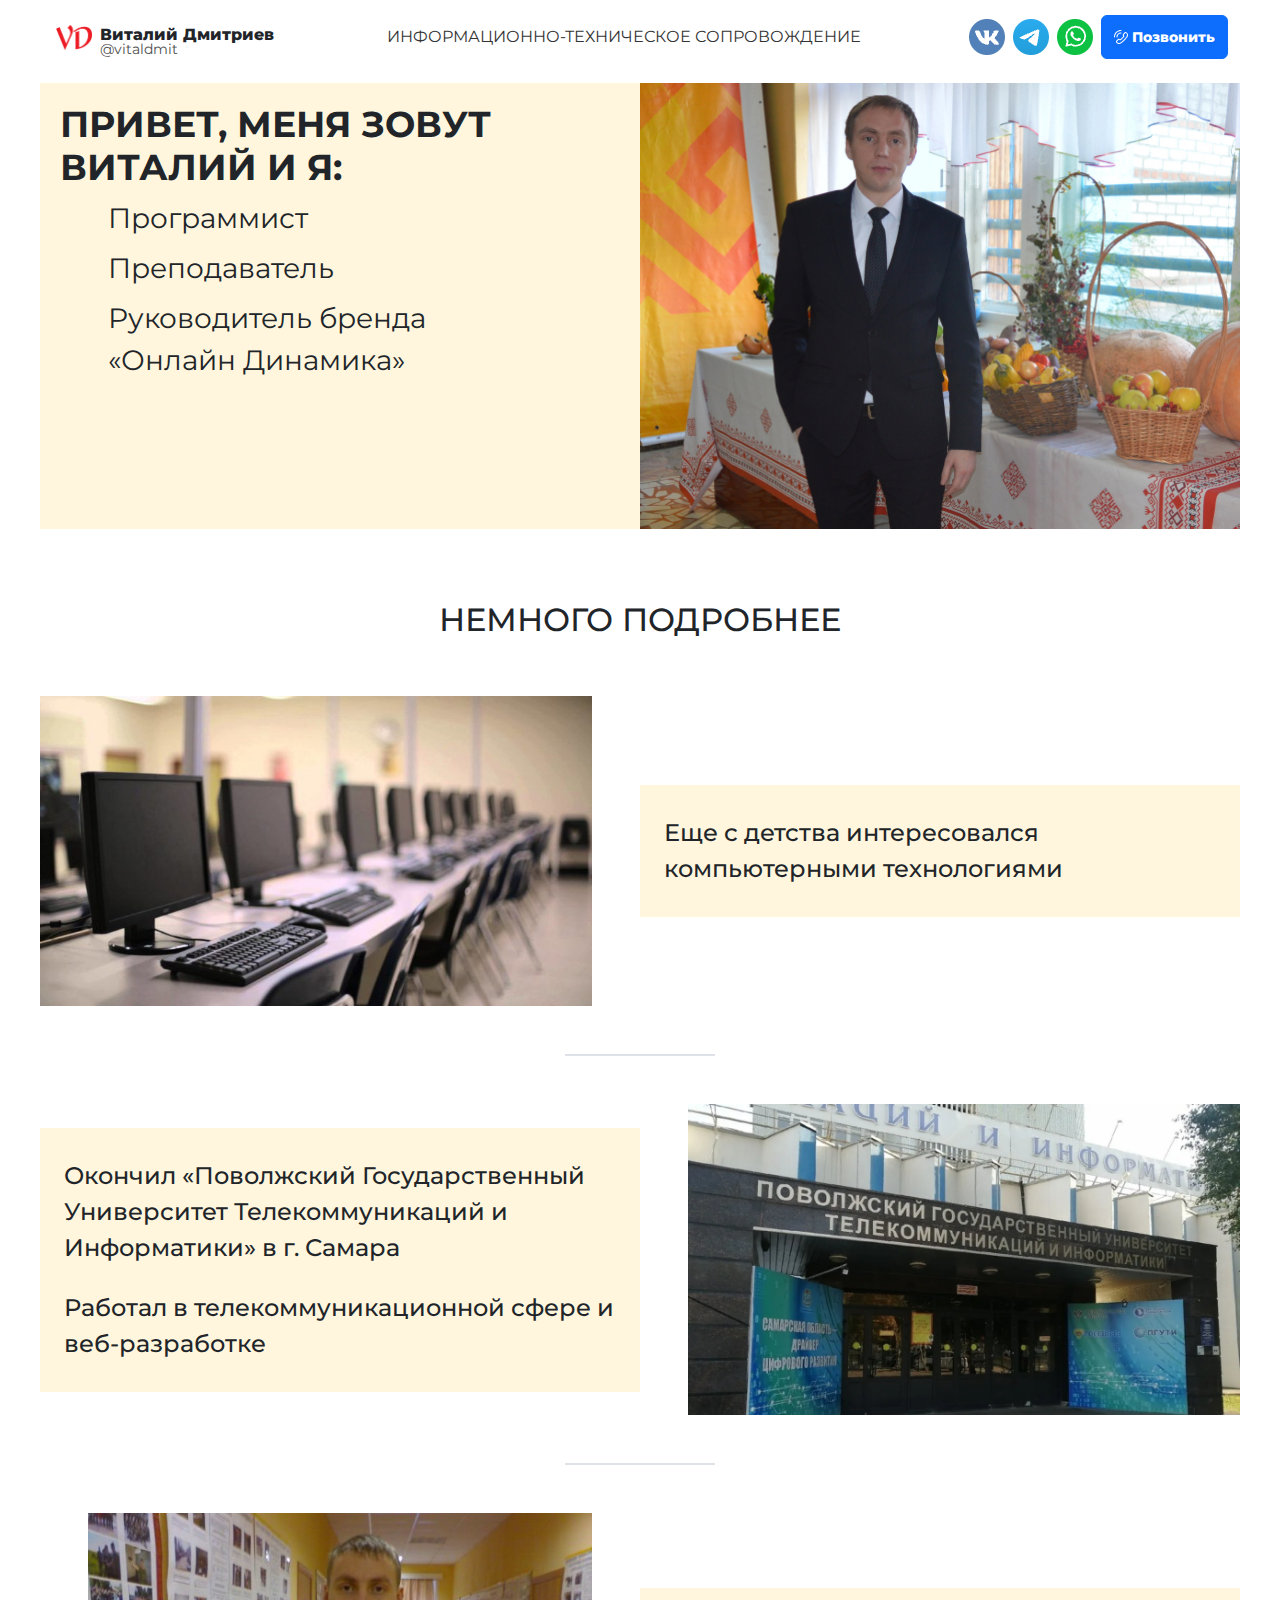
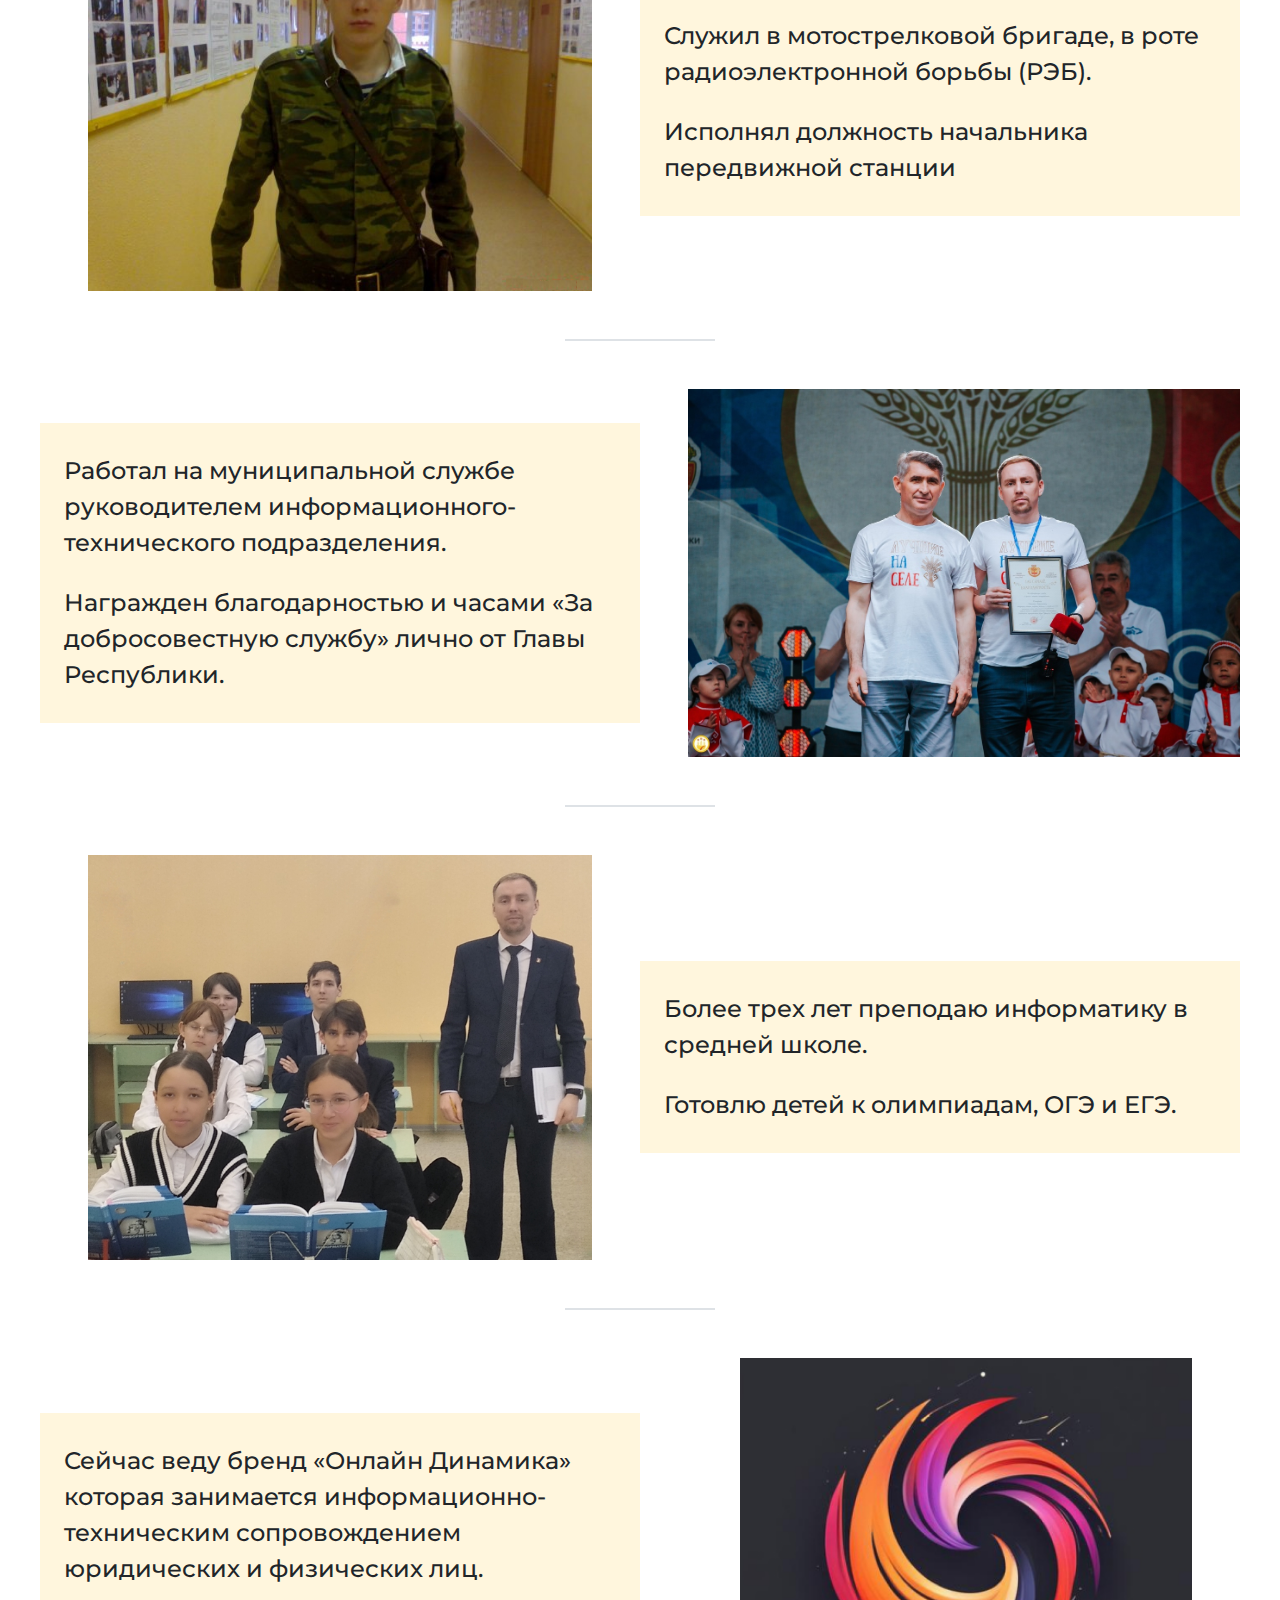
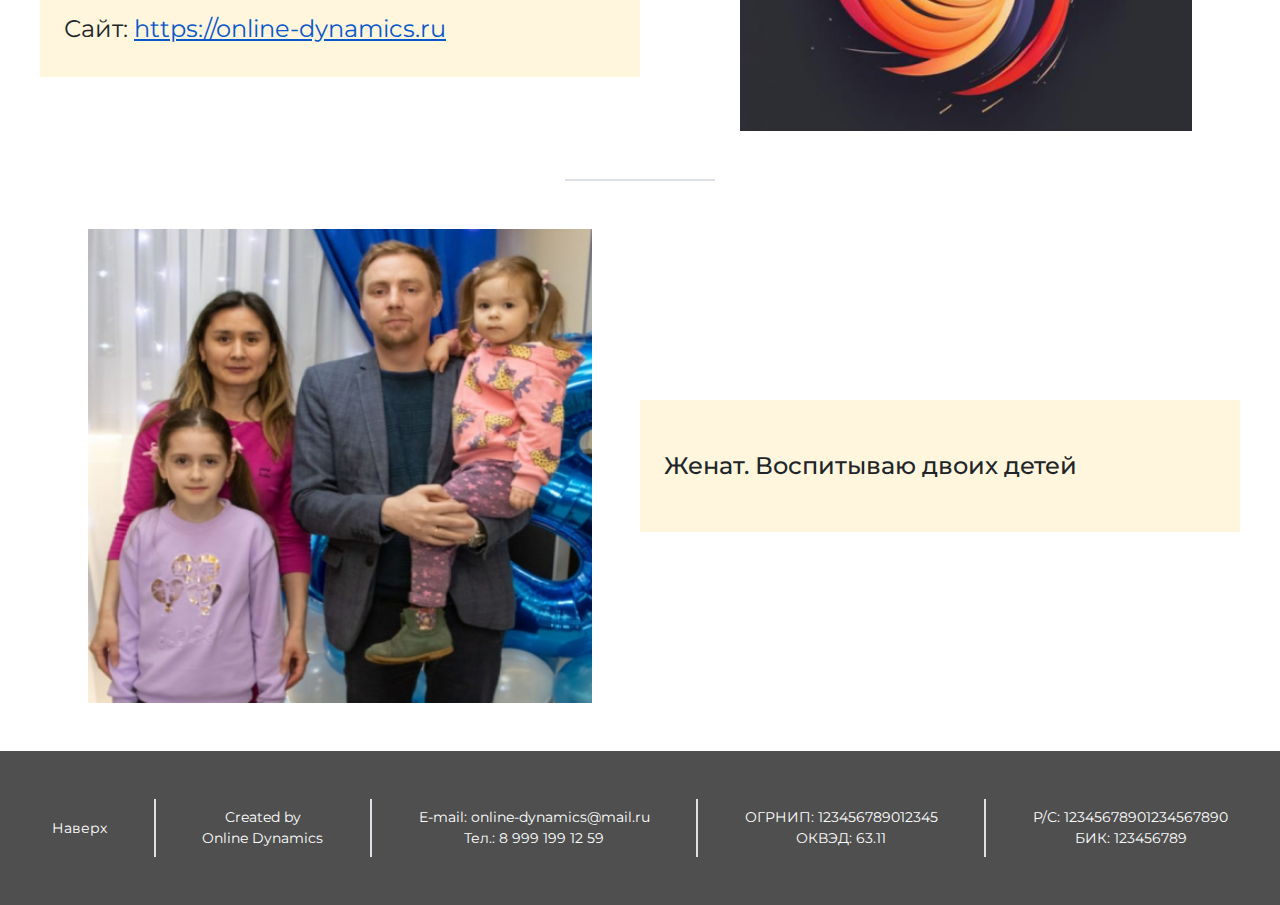
==== index.html @ 5c9d1ee9 "Добавлены исходники" ====
<!DOCTYPE html>
<html lang="ru">
<head>
   <meta charset="UTF-8">
   <meta name="viewport" content="width=device-width, initial-scale=1" />
   <title>Виталий Дмитриев</title>
   <link rel="apple-touch-icon" sizes="180x180" href="images/favicon_io/apple-touch-icon.png">
   <link rel="icon" type="image/png" sizes="32x32" href="images/favicon_io/favicon-32x32.png">
   <link rel="icon" type="image/png" sizes="16x16" href="images/favicon_io/favicon-16x16.png">
   <link rel="manifest" href="images/favicon_io/site.webmanifest">

   <link rel="stylesheet" href="css/bootstrap/bootstrap.min.css">
   <link rel="stylesheet" href="css/bootstrap/bootstrap.rtl.min.css">
   <link rel="stylesheet" href="css/main.css">
   <link rel="stylesheet" href="css/media.css">
</head>
<body>
   <header id="top" class="container">
      <div class="container">
         <div class="row justify-content-between align-items-center">
            <div class="col-auto d-flex align-items-center gap-1 gap-md-2 ps-1">
               <a href="/" class="header__logo"><img class="img-logo" src="images/VD.png" alt="vd"></a>
               <!-- <div class="logo fw-bold fs-2 pt-2 pt-lg-3">VD</div> -->
               <div>
                  <strong class="header__title fw-extrabold">Виталий Дмитриев</strong>
                  <p class="header__label">@vitaldmit</p>
               </div>
            </div>
            <div class="header__info col-auto d-none d-xl-block text-uppercase">Информационно-техническое сопровождение
            </div>

            <div class="col-auto d-flex d-xl-none gap-1 gap-md-2 px-1">
               <a href="https://vk.com/vitaldmit" class="header__icon"><img class="img-fluid" src="images/vk.png" alt="vk"></a>
               <a href="https://t.me/vitaldmit" class="header__icon"><img class="img-fluid" src="images/telegram.png" alt="telegram"></a>
               <a href="https://wa.me/79196777151" class="header__icon"><img class="img-fluid" src="images/whatsApp.png" alt="whatsApp"></a>
            </div>

            <div class="col-auto d-flex gap-2 align-items-center pe-0">
               <a href="https://vk.com/vitaldmit" class="header__icon d-none d-xl-block"><img class="img-fluid" src="images/vk.png" alt="vk"></a>
               <a href="https://t.me/vitaldmit" class="header__icon d-none d-xl-block"><img class="img-fluid" src="images/telegram.png"
                                                                     alt="telegram"></a>
               <a href="https://wa.me/79196777151" class="header__icon d-none d-xl-block"><img class="img-fluid" src="images/whatsApp.png"
                                                                     alt="whatsApp"></a>

               <a href="tel:+79991991259" class="btn btn-primary d-flex align-items-center gap-1 rounded-2">
                  <img src="images/phone.png" class="d-none d-md-block">
                  <span class="header__btn-text fw-extrabold">Позвонить</span>
               </a>

            </div>
         </div>
      </div>
   </header>

<main class="container d-flex flex-column gap-5 mb-5 mt-3 mt-md-4">
   <section class="hero row flex-lg-row-reverse row-gap-3">
      <div class="col-12 col-lg-6 p-0">
         <div class="img">
            <img src="images/test-main.jpg" alt="" class="img-fluid w-100">
         </div>
      </div>
      <div class="hero__text col-12 col-lg-6 text-center text-lg-end">
         <h1 class="hero__title fw-bold display-5 text-uppercase">привет, меня зовут виталий и я:</h1>
         <div class="hero__list px-lg-5 d-flex flex-column gap-2 mt-2 mb-0">
            <div class="">Программист</div>
            <div class="">Преподаватель</div>
            <div class="">
               Руководитель бренда <br>
               «Онлайн Динамика»
            </div>
         </div>
      </div>
   </section>

   <h2 class="title-2 fs-2 text-center pt-4">НЕМНОГО ПОДРОБНЕЕ</h2>

   <section class="row align-items-center">
      <div class="col-12 col-lg-6 p-0 ps-lg-5">
         <div class="img">
            <img src="images/detstvo.jpg" alt="" class="w-100">
         </div>
      </div>
      <div class="text-block col-12 col-lg-6 fw-medium fs-4 text-center text-lg-end px-4">
         <p>Еще с детства интересовался компьютерными технологиями</p>
      </div>
   </section>
   
   <div class="line w-75 border border-1 mx-auto"></div>

   <section class="row align-items-center flex-lg-row-reverse">
      <div class="col-12 col-lg-6 p-0 pe-lg-5">
         <div class="img">
            <img src="images/pguti.webp" alt="" class="w-100">
         </div>
      </div>
      <div class="text-block col-12 col-lg-6 fw-medium fs-4 text-center text-lg-end px-4">
         <p class="mb-4">Окончил «Поволжский Государственный Университет Телекоммуникаций и Информатики» в г. Самара</p>

         <p>Работал в телекоммуникационной сфере и веб-разработке</p>
      </div>
   </section>

   <div class="line w-75 border border-1 mx-auto"></div>

   <section class="row align-items-center">
      <div class="col-12 col-lg-6 p-0 px-lg-5">
         <div class="img">
            <img src="images/army.jpg" alt="" class="w-100">
         </div>
      </div>
      <div class="text-block col-12 col-lg-6 fw-medium fs-4 text-center text-lg-end px-4">
         <p class="mb-4">Служил в мотострелковой бригаде, в роте радиоэлектронной борьбы (РЭБ).</p>

         <p>Исполнял должность начальника передвижной станции</p>
      </div>
   </section>

   <div class="line w-75 border border-1 mx-auto"></div>

   <section class="row align-items-center flex-lg-row-reverse">
      <div class="col-12 col-lg-6 p-0 pe-lg-5">
         <div class="img">
            <img src="images/blagodarnoct.jpg" alt="" class="w-100">
         </div>
      </div>
      <div class="text-block col-12 col-lg-6 fw-medium fs-4 text-center text-lg-end px-4">
         <p class="mb-4">Работал на муниципальной службе руководителем информационного-технического подразделения.</p>

         <p>Награжден благодарностью и часами «За добросовестную службу» лично от Главы Республики.</p>
      </div>
   </section>

   <div class="line w-75 border border-1 mx-auto"></div>

   <section class="row align-items-center">
      <div class="col-12 col-lg-6 p-0 px-lg-5">
         <div class="img">
            <img src="images/shkola.jpg" alt="" class="w-100">
         </div>
      </div>
      <div class="text-block col-12 col-lg-6 fw-medium fs-4 text-center text-lg-end px-4">
         <p class="mb-4">Более трех лет преподаю информатику в средней школе.</p>

         <p>Готовлю детей к олимпиадам, ОГЭ и ЕГЭ.</p>
      </div>
   </section>

   <div class="line w-75 border border-1 mx-auto"></div>

   <section class="row align-items-center flex-lg-row-reverse justify-content-between">
      <div class="col-12 col-lg-5 p-0 ps-lg-5">
         <div class="img">
            <img src="images/logo-online-dynamics.jpg" alt="" class="w-100">
         </div>
      </div>
      <div class="text-block col-12 col-lg-6 fs-4 text-center text-lg-end px-4">
         <p class="fw-medium mb-4">
            Сейчас веду бренд «Онлайн Динамика» которая занимается информационно-техническим сопровождением юридических и физических лиц.
         </p>
         Сайт: <a href="https://online-dynamics.ru" target="_blank">https://online-dynamics.ru</a>
      </div>
   </section>

   <div class="line w-75 border border-1 mx-auto"></div>

   <section class="row align-items-center">
      <div class="col-12 col-lg-6 p-0 px-lg-5">
         <div class="img">
            <img src="images/family.jpg" alt="" class="w-100">
         </div>
      </div>
      <div class="text-block col-12 col-lg-6 fw-medium fs-4 text-center text-lg-end px-4 py-lg-5">
         <p>Женат. Воспитываю двоих детей</p>
      </div>
   </section>

</main>

<footer class="py-5 text-center">
   <div class="container">
      <div class="row justify-content-center justify-content-md-between align-items-center  gap-4 gap-md-0">
         <div class="col-auto d-none d-lg-block py-2">
            <a class="scroll" href="#top">Наверх</a>
         </div>
         <div class="align-self-md-stretch col-auto d-none d-lg-block border border-1 p-0"></div>
         <div class="col-12 col-md-auto py-md-2 order-last order-lg-0">
            Created by <br>
            Online Dynamics
         </div>
         <div class="align-self-md-stretch col-auto d-none d-lg-block border border-1 p-0"></div>

         <div class="col-auto d-none d-lg-block py-md-2">
            <a href="mailto:online-dynamics@mail.ru">E-mail: online-dynamics@mail.ru</a> <br>
            <a href="tel:+79991991259">Тел.: 8 999 199 12 59</a>
         </div>
         <div class="align-self-md-stretch col-auto border border-1 px-1 p-md-0 order-4 order-lg-0"></div>

         <div class="col-12 col-md-auto py-md-2">
            ОГРНИП: 123456789012345 <br>
            ОКВЭД: 63.11
         </div>
         <div class="align-self-md-stretch col-auto border border-1 px-1 p-md-0"></div>

         <div class="col-12 col-md-auto py-2">
            Р/С: 12345678901234567890 <br>
            БИК: 123456789
         </div>
      </div>
   </div>
</footer>

<script src="js/bootstrap/bootstrap.bundle.js"></script>

</body>
</html>
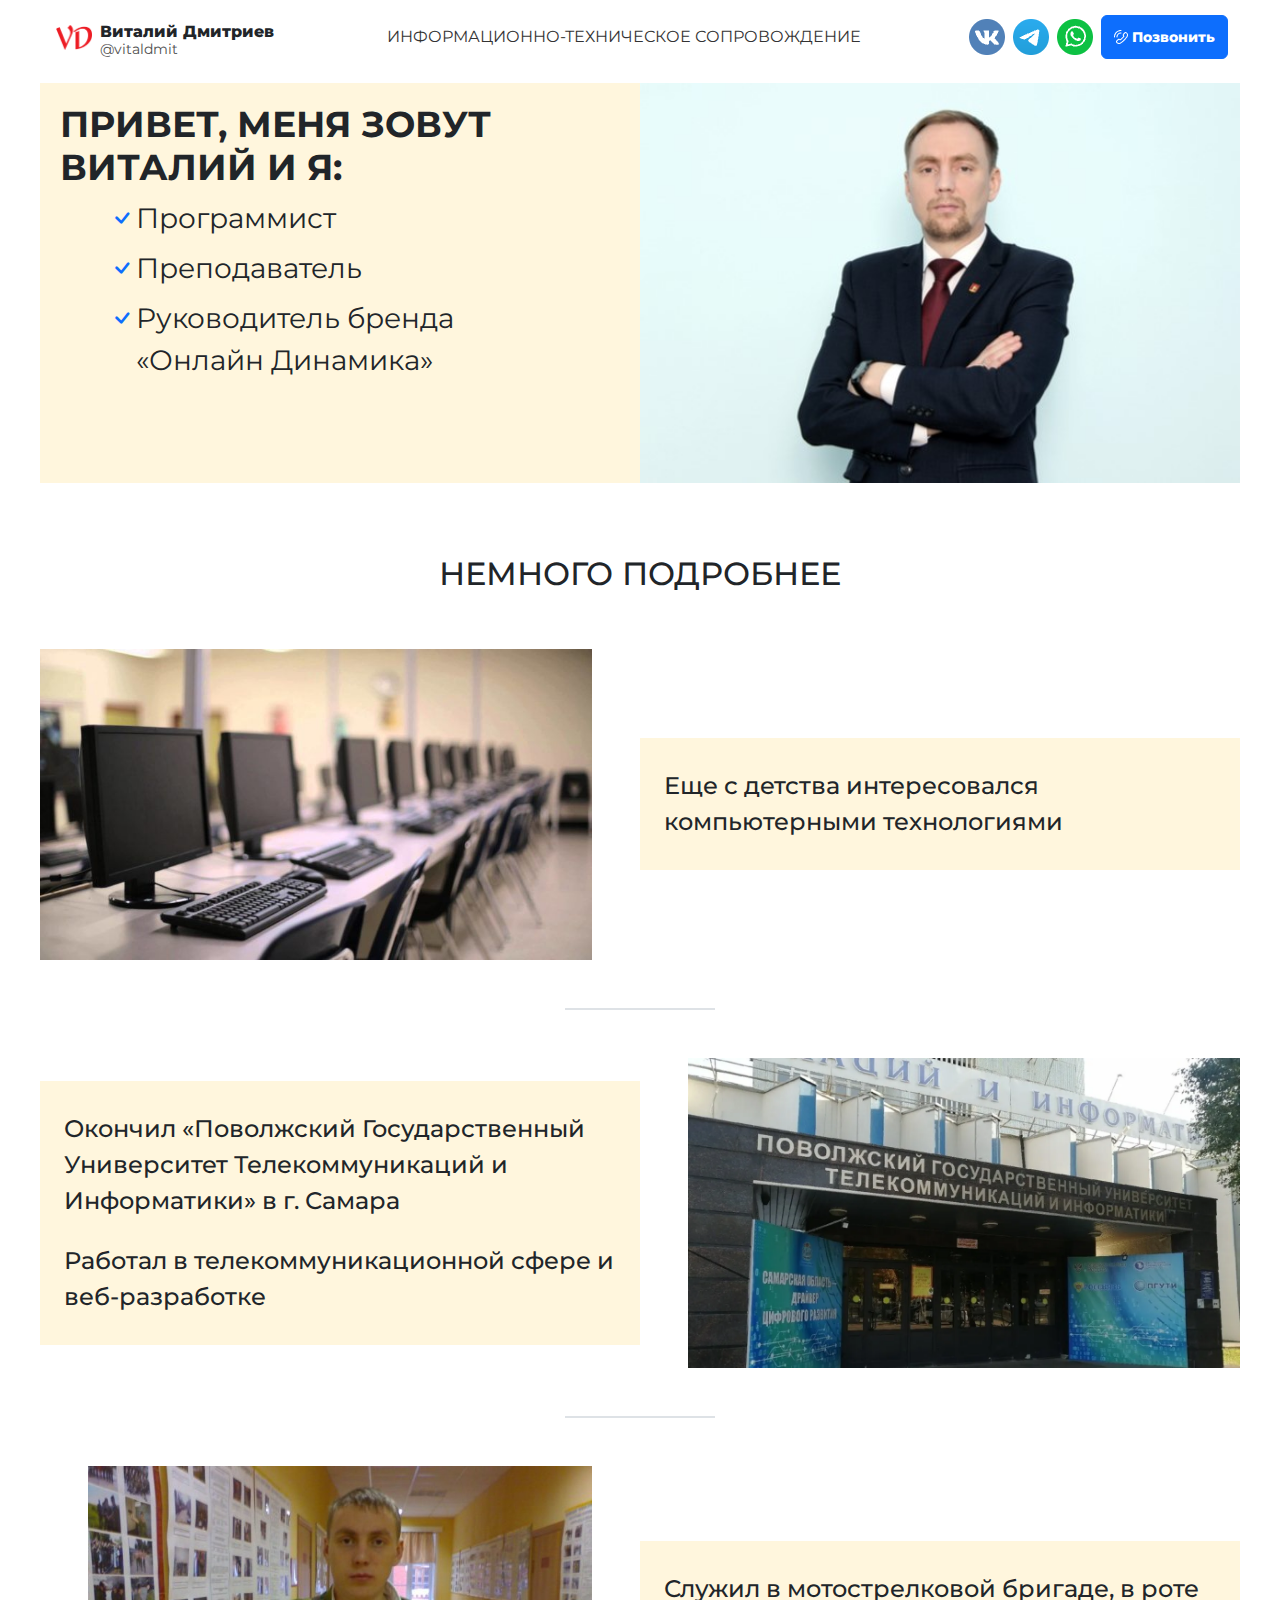
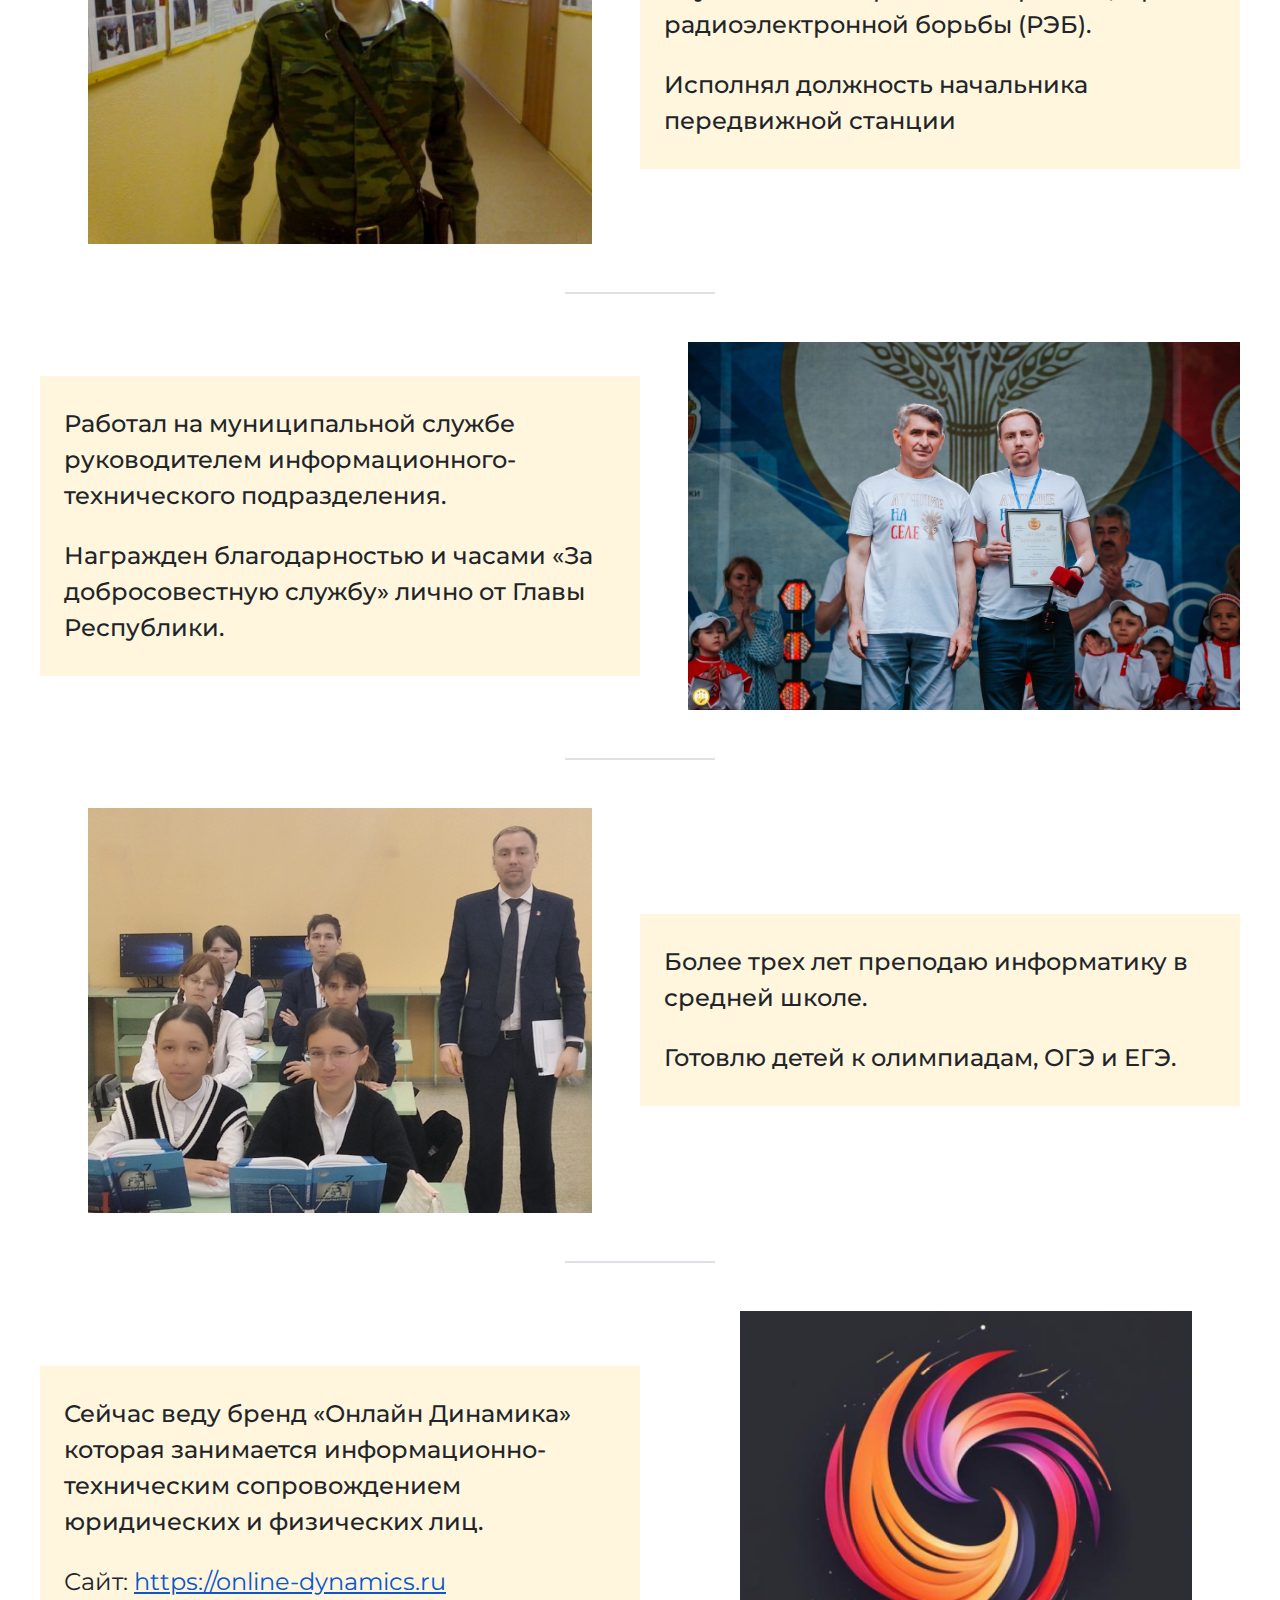
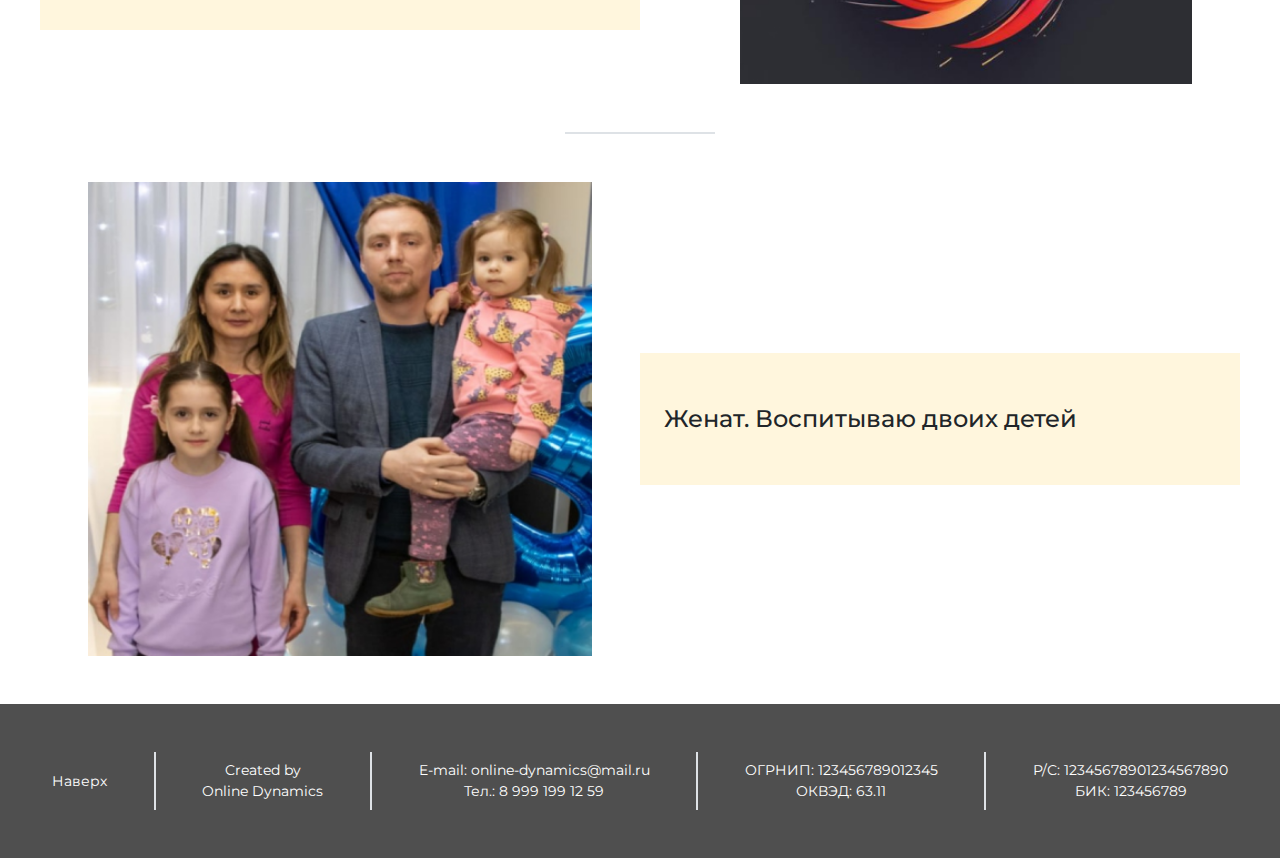
==== commit e0028463: "добавил галочки в список" ====
--- a/index.html
+++ b/index.html
@@ -11,6 +11,7 @@
 
    <link rel="stylesheet" href="css/bootstrap/bootstrap.min.css">
    <link rel="stylesheet" href="css/bootstrap/bootstrap.rtl.min.css">
+   <link rel="stylesheet" href="css/bootstrap/bootstrap-icons.min.css">
    <link rel="stylesheet" href="css/main.css">
    <link rel="stylesheet" href="css/media.css">
 </head>
@@ -19,7 +20,7 @@
       <div class="container">
          <div class="row justify-content-between align-items-center">
             <div class="col-auto d-flex align-items-center gap-1 gap-md-2 ps-1">
-               <a href="/" class="header__logo"><img class="img-logo" src="images/VD.png" alt="vd"></a>
+               <a href="/" class="header__logo"><img class="w-100" src="images/VD.png" alt="vd"></a>
                <!-- <div class="logo fw-bold fs-2 pt-2 pt-lg-3">VD</div> -->
                <div>
                   <strong class="header__title fw-extrabold">Виталий Дмитриев</strong>
@@ -60,13 +61,16 @@
          </div>
       </div>
       <div class="hero__text col-12 col-lg-6 text-center text-lg-end">
-         <h1 class="hero__title fw-bold display-5 text-uppercase">привет, меня зовут виталий и я:</h1>
+         <h1 class="hero__title fw-bold display-5 text-uppercase">привет, меня зовут <br> виталий и я:</h1>
          <div class="hero__list px-lg-5 d-flex flex-column gap-2 mt-2 mb-0">
-            <div class="">Программист</div>
-            <div class="">Преподаватель</div>
-            <div class="">
-               Руководитель бренда <br>
-               «Онлайн Динамика»
+            <div class=""><i class="bi bi-check text-primary"></i>Программист</div>
+            <div class=""><i class="bi bi-check text-primary"></i>Преподаватель</div>
+            <div class="d-flex justify-content-center justify-content-lg-start">
+               <i class="bi bi-check text-primary"></i>
+               <div>
+                  Руководитель бренда <br>
+                  «Онлайн Динамика»
+               </div>
             </div>
          </div>
       </div>
@@ -178,30 +182,30 @@
 
 <footer class="py-5 text-center">
    <div class="container">
-      <div class="row justify-content-center justify-content-md-between align-items-center  gap-4 gap-md-0">
-         <div class="col-auto d-none d-lg-block py-2">
+      <div class="row justify-content-center justify-content-lg-between align-items-center  gap-4 gap-lg-0">
+         <div class="col-12 col-lg-auto py-2">
             <a class="scroll" href="#top">Наверх</a>
          </div>
-         <div class="align-self-md-stretch col-auto d-none d-lg-block border border-1 p-0"></div>
-         <div class="col-12 col-md-auto py-md-2 order-last order-lg-0">
+         <div class="align-self-lg-stretch col-auto border border-1 px-1 p-lg-0"></div>
+         <div class="col-12 col-lg-auto py-lg-2 order-last order-lg-0">
             Created by <br>
             Online Dynamics
          </div>
-         <div class="align-self-md-stretch col-auto d-none d-lg-block border border-1 p-0"></div>
-
-         <div class="col-auto d-none d-lg-block py-md-2">
+         <div class="align-self-lg-stretch col-auto border border-1 px-1 p-lg-0 order-4 order-lg-0"></div>
+
+         <div class="col-12 col-lg-auto py-lg-2">
             <a href="mailto:online-dynamics@mail.ru">E-mail: online-dynamics@mail.ru</a> <br>
             <a href="tel:+79991991259">Тел.: 8 999 199 12 59</a>
          </div>
-         <div class="align-self-md-stretch col-auto border border-1 px-1 p-md-0 order-4 order-lg-0"></div>
-
-         <div class="col-12 col-md-auto py-md-2">
+         <div class="align-self-lg-stretch col-auto border border-1 px-1 p-lg-0 "></div>
+
+         <div class="col-12 col-lg-auto py-lg-2">
             ОГРНИП: 123456789012345 <br>
             ОКВЭД: 63.11
          </div>
-         <div class="align-self-md-stretch col-auto border border-1 px-1 p-md-0"></div>
-
-         <div class="col-12 col-md-auto py-2">
+         <div class="align-self-lg-stretch col-auto border border-1 px-1 p-lg-0"></div>
+
+         <div class="col-12 col-lg-auto py-lg-2">
             Р/С: 12345678901234567890 <br>
             БИК: 123456789
          </div>
--- a/css/main.css
+++ b/css/main.css
@@ -12,6 +12,10 @@
 body {
     font-family: 'Montserrat', sans-serif;
     margin: 15px 0 0 0;
+}
+
+.container, footer{
+   min-width: 360px;
 }
 
 p{
@@ -29,7 +33,7 @@
 .header__label{
   font-size: 14px;
   color: #4F4F4F;
-  line-height: 5px;
+  line-height: 10px;
 }
 
 .header__info{
@@ -43,10 +47,6 @@
 }
 
 .header__logo {
-  width: 36px;
-}
-
-img.img-logo {
   width: 36px;
 }
 
--- a/css/media.css
+++ b/css/media.css
@@ -33,7 +33,7 @@
 }
 
 /* меньше 768 */
-@media (width < 768px) {
+@media (width < 576px) {
   .header__logo {
     width: 24px;
   }
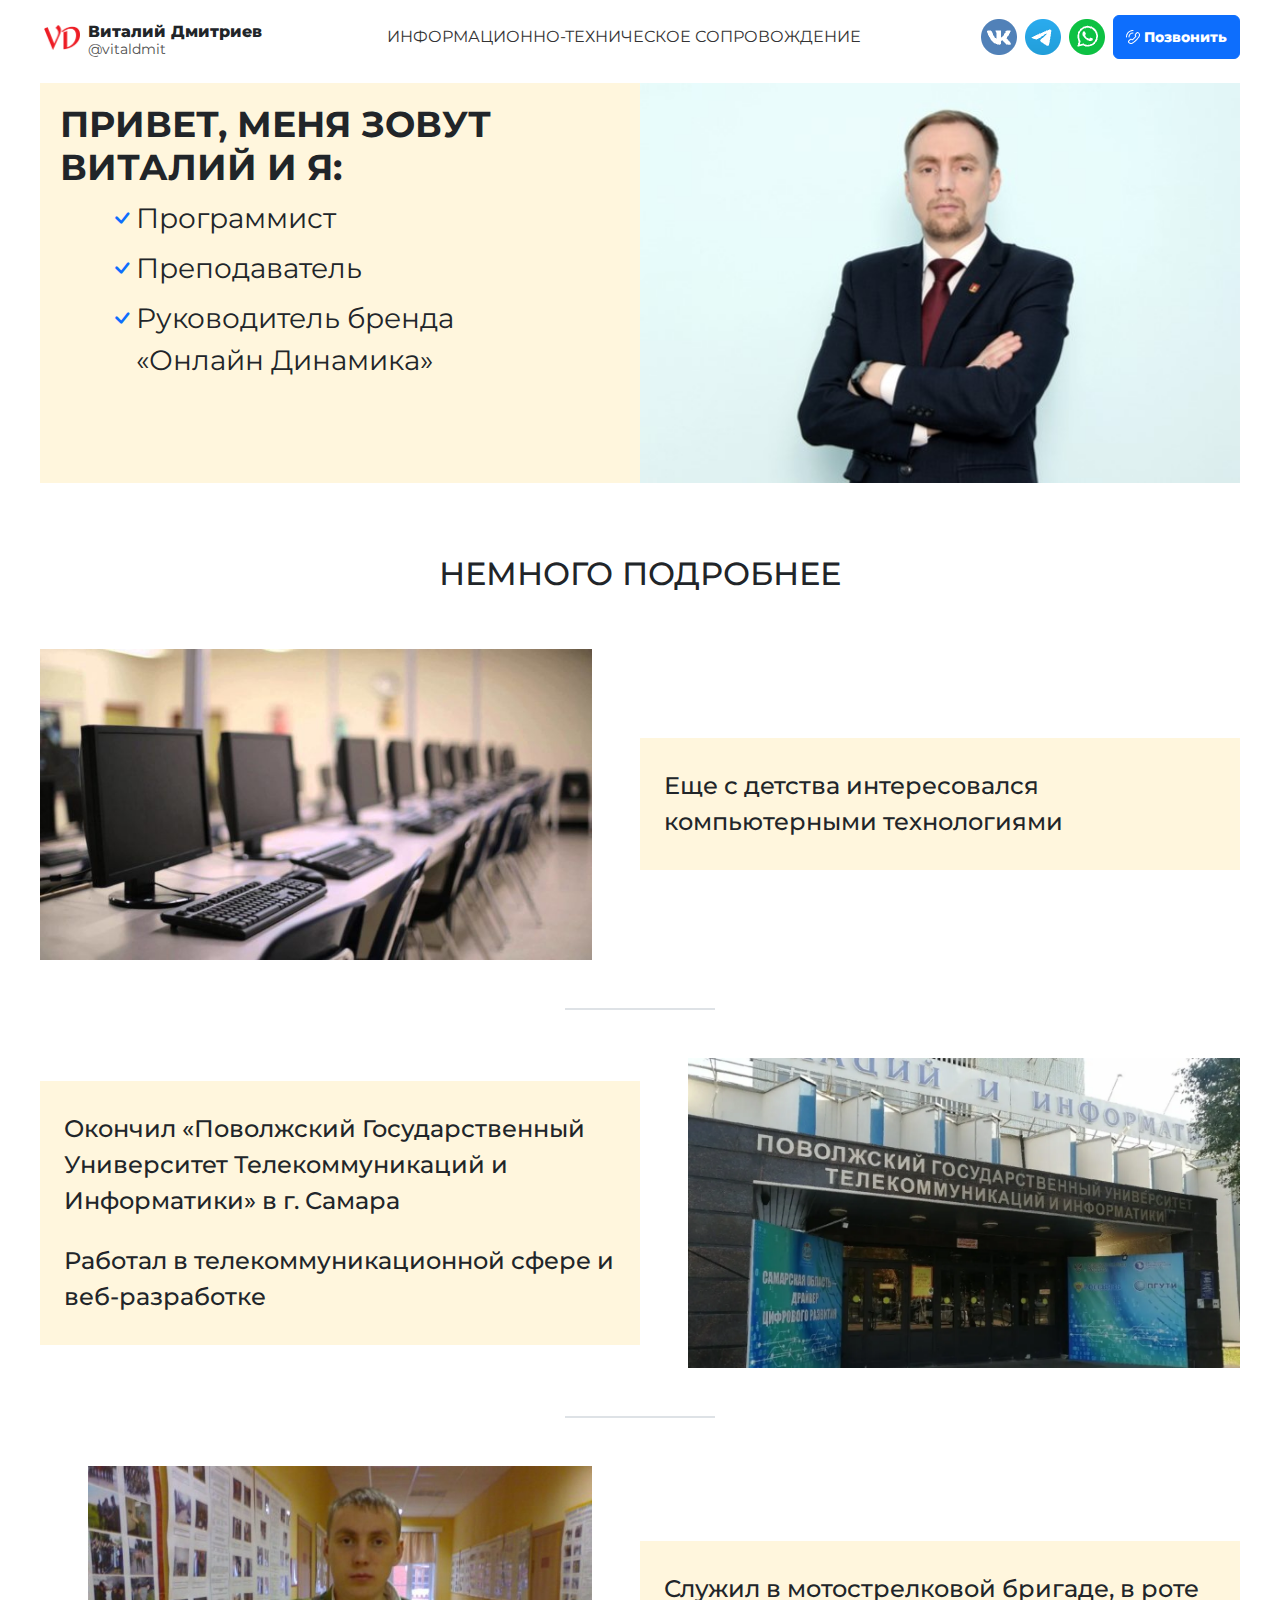
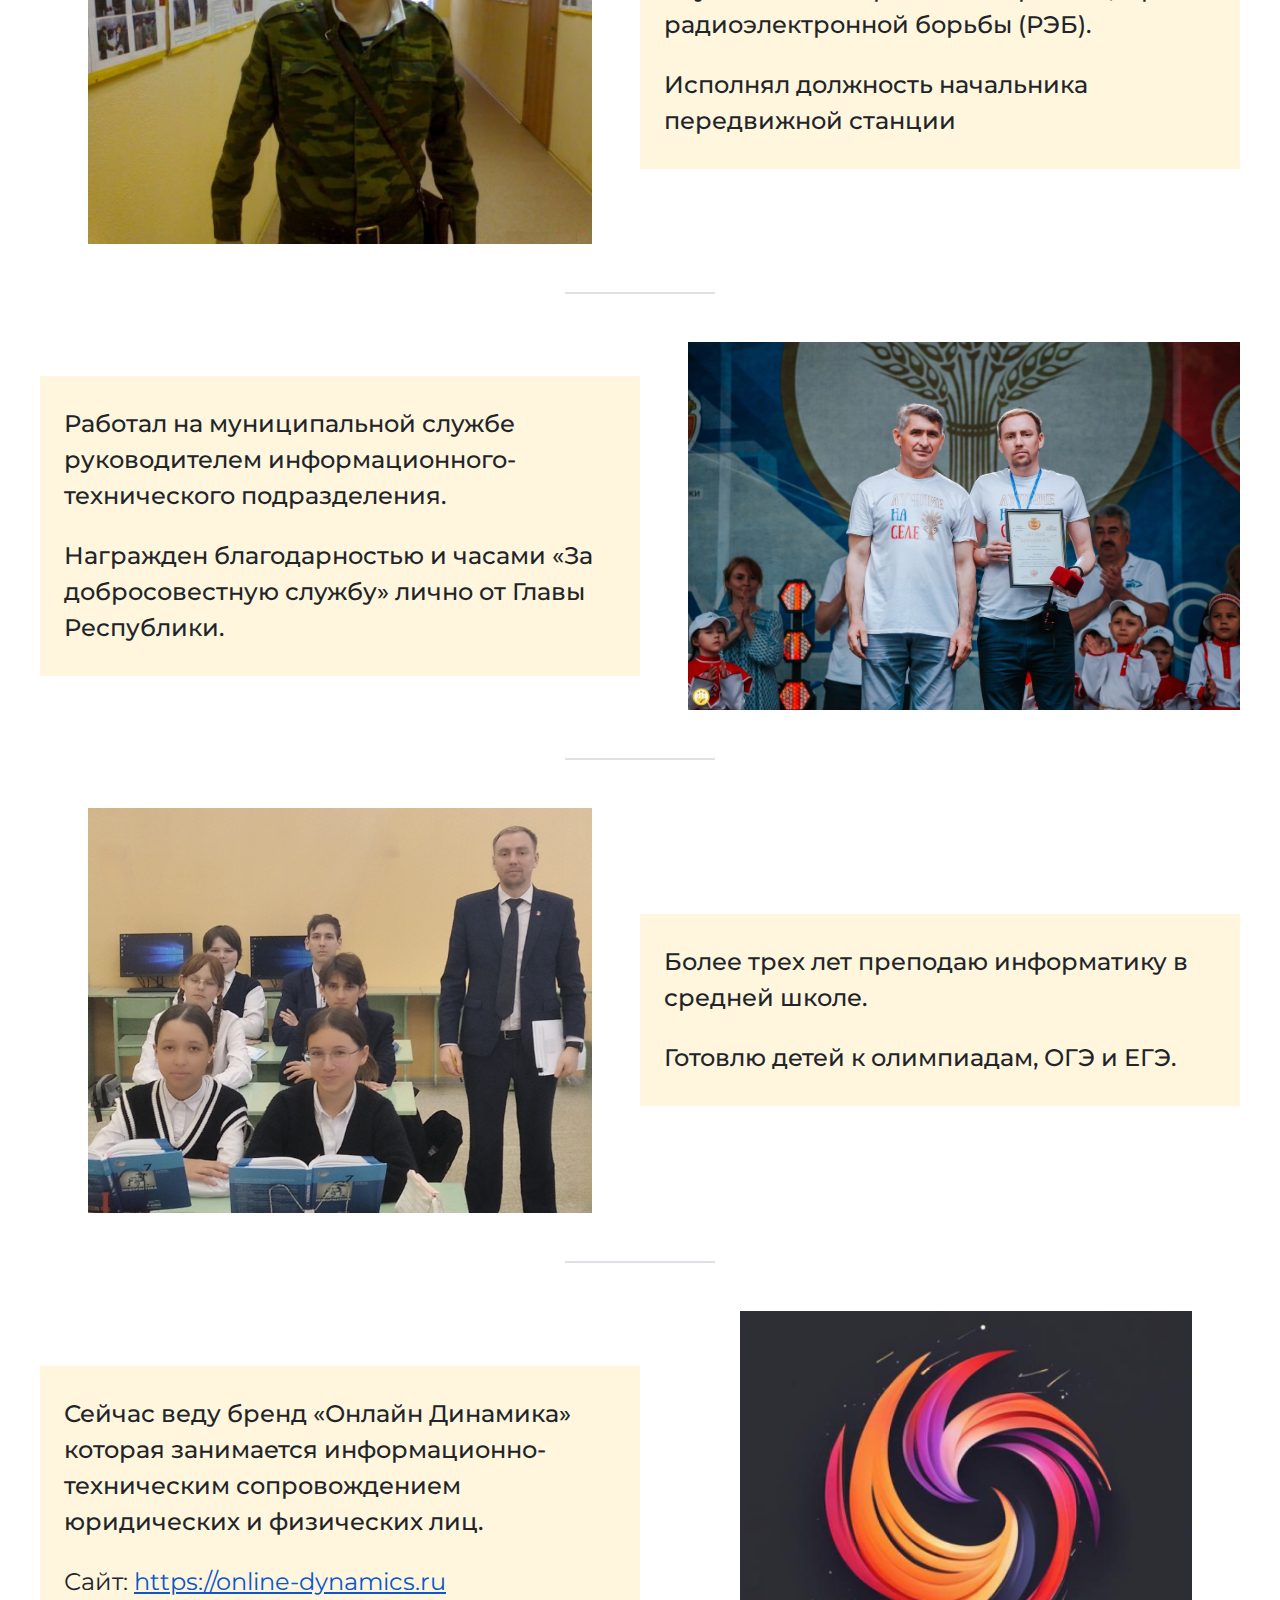
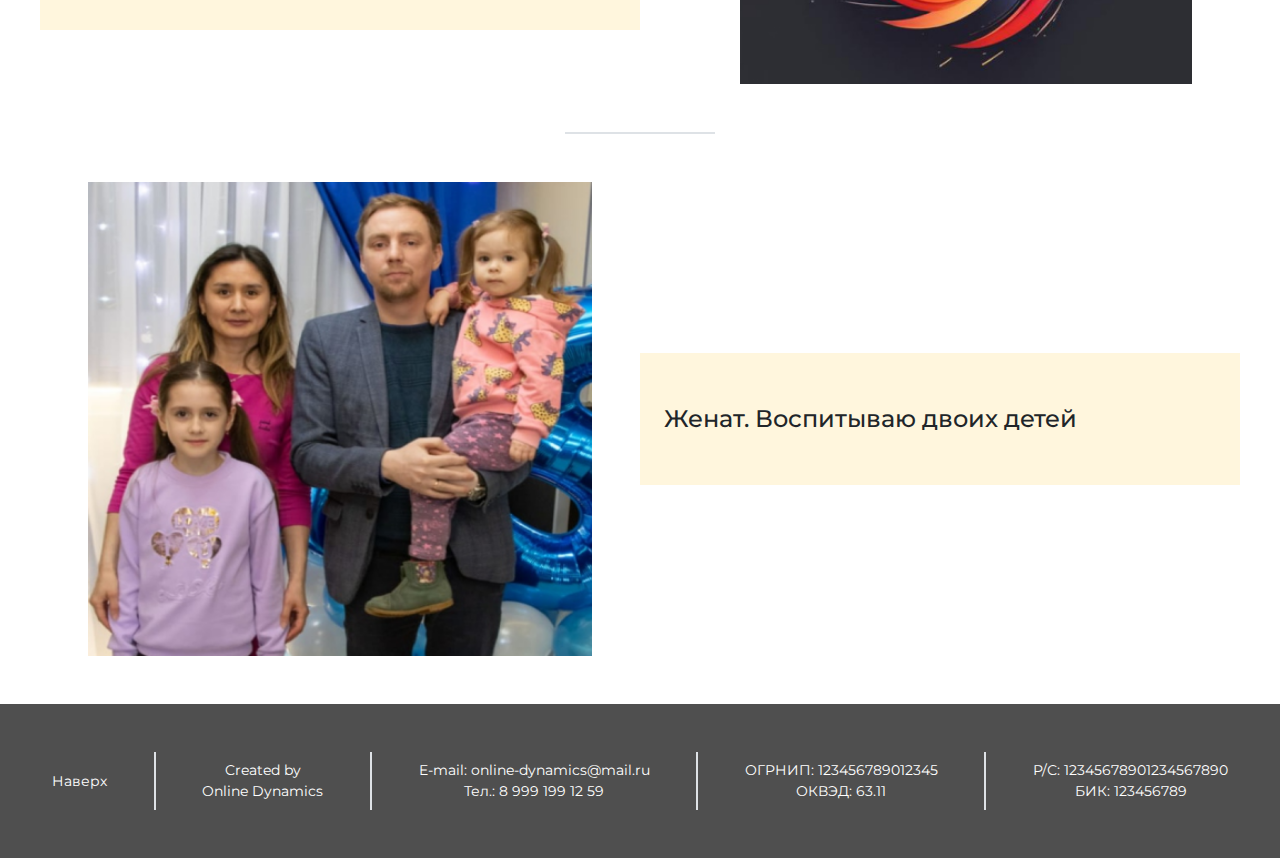
==== commit 6dfd074b: "убрала лищний контейнер в шапке" ====
--- a/index.html
+++ b/index.html
@@ -17,38 +17,36 @@
 </head>
 <body>
    <header id="top" class="container">
-      <div class="container">
-         <div class="row justify-content-between align-items-center">
-            <div class="col-auto d-flex align-items-center gap-1 gap-md-2 ps-1">
-               <a href="/" class="header__logo"><img class="w-100" src="images/VD.png" alt="vd"></a>
-               <!-- <div class="logo fw-bold fs-2 pt-2 pt-lg-3">VD</div> -->
-               <div>
-                  <strong class="header__title fw-extrabold">Виталий Дмитриев</strong>
-                  <p class="header__label">@vitaldmit</p>
-               </div>
+      <div class="row justify-content-between align-items-center">
+         <div class="col-auto d-flex align-items-center gap-1 gap-md-2 ps-1">
+            <a href="/" class="header__logo"><img class="w-100" src="images/VD.png" alt="vd"></a>
+            <!-- <div class="logo fw-bold fs-2 pt-2 pt-lg-3">VD</div> -->
+            <div>
+               <strong class="header__title fw-extrabold">Виталий Дмитриев</strong>
+               <p class="header__label">@vitaldmit</p>
             </div>
-            <div class="header__info col-auto d-none d-xl-block text-uppercase">Информационно-техническое сопровождение
-            </div>
-
-            <div class="col-auto d-flex d-xl-none gap-1 gap-md-2 px-1">
-               <a href="https://vk.com/vitaldmit" class="header__icon"><img class="img-fluid" src="images/vk.png" alt="vk"></a>
-               <a href="https://t.me/vitaldmit" class="header__icon"><img class="img-fluid" src="images/telegram.png" alt="telegram"></a>
-               <a href="https://wa.me/79196777151" class="header__icon"><img class="img-fluid" src="images/whatsApp.png" alt="whatsApp"></a>
-            </div>
-
-            <div class="col-auto d-flex gap-2 align-items-center pe-0">
-               <a href="https://vk.com/vitaldmit" class="header__icon d-none d-xl-block"><img class="img-fluid" src="images/vk.png" alt="vk"></a>
-               <a href="https://t.me/vitaldmit" class="header__icon d-none d-xl-block"><img class="img-fluid" src="images/telegram.png"
-                                                                     alt="telegram"></a>
-               <a href="https://wa.me/79196777151" class="header__icon d-none d-xl-block"><img class="img-fluid" src="images/whatsApp.png"
-                                                                     alt="whatsApp"></a>
-
-               <a href="tel:+79991991259" class="btn btn-primary d-flex align-items-center gap-1 rounded-2">
-                  <img src="images/phone.png" class="d-none d-md-block">
-                  <span class="header__btn-text fw-extrabold">Позвонить</span>
-               </a>
-
-            </div>
+         </div>
+         <div class="header__info col-auto d-none d-xl-block text-uppercase">Информационно-техническое сопровождение
+         </div>
+
+         <div class="col-auto d-flex d-xl-none gap-1 gap-md-2 px-1">
+            <a href="https://vk.com/vitaldmit" class="header__icon"><img class="img-fluid" src="images/vk.png" alt="vk"></a>
+            <a href="https://t.me/vitaldmit" class="header__icon"><img class="img-fluid" src="images/telegram.png" alt="telegram"></a>
+            <a href="https://wa.me/79196777151" class="header__icon"><img class="img-fluid" src="images/whatsApp.png" alt="whatsApp"></a>
+         </div>
+
+         <div class="col-auto d-flex gap-2 align-items-center pe-0">
+            <a href="https://vk.com/vitaldmit" class="header__icon d-none d-xl-block"><img class="img-fluid" src="images/vk.png" alt="vk"></a>
+            <a href="https://t.me/vitaldmit" class="header__icon d-none d-xl-block"><img class="img-fluid" src="images/telegram.png"
+                                                                  alt="telegram"></a>
+            <a href="https://wa.me/79196777151" class="header__icon d-none d-xl-block"><img class="img-fluid" src="images/whatsApp.png"
+                                                                  alt="whatsApp"></a>
+
+            <a href="tel:+79991991259" class="btn btn-primary d-flex align-items-center gap-1 rounded-2">
+               <img src="images/phone.png" class="d-none d-md-block">
+               <span class="header__btn-text fw-extrabold">Позвонить</span>
+            </a>
+
          </div>
       </div>
    </header>
